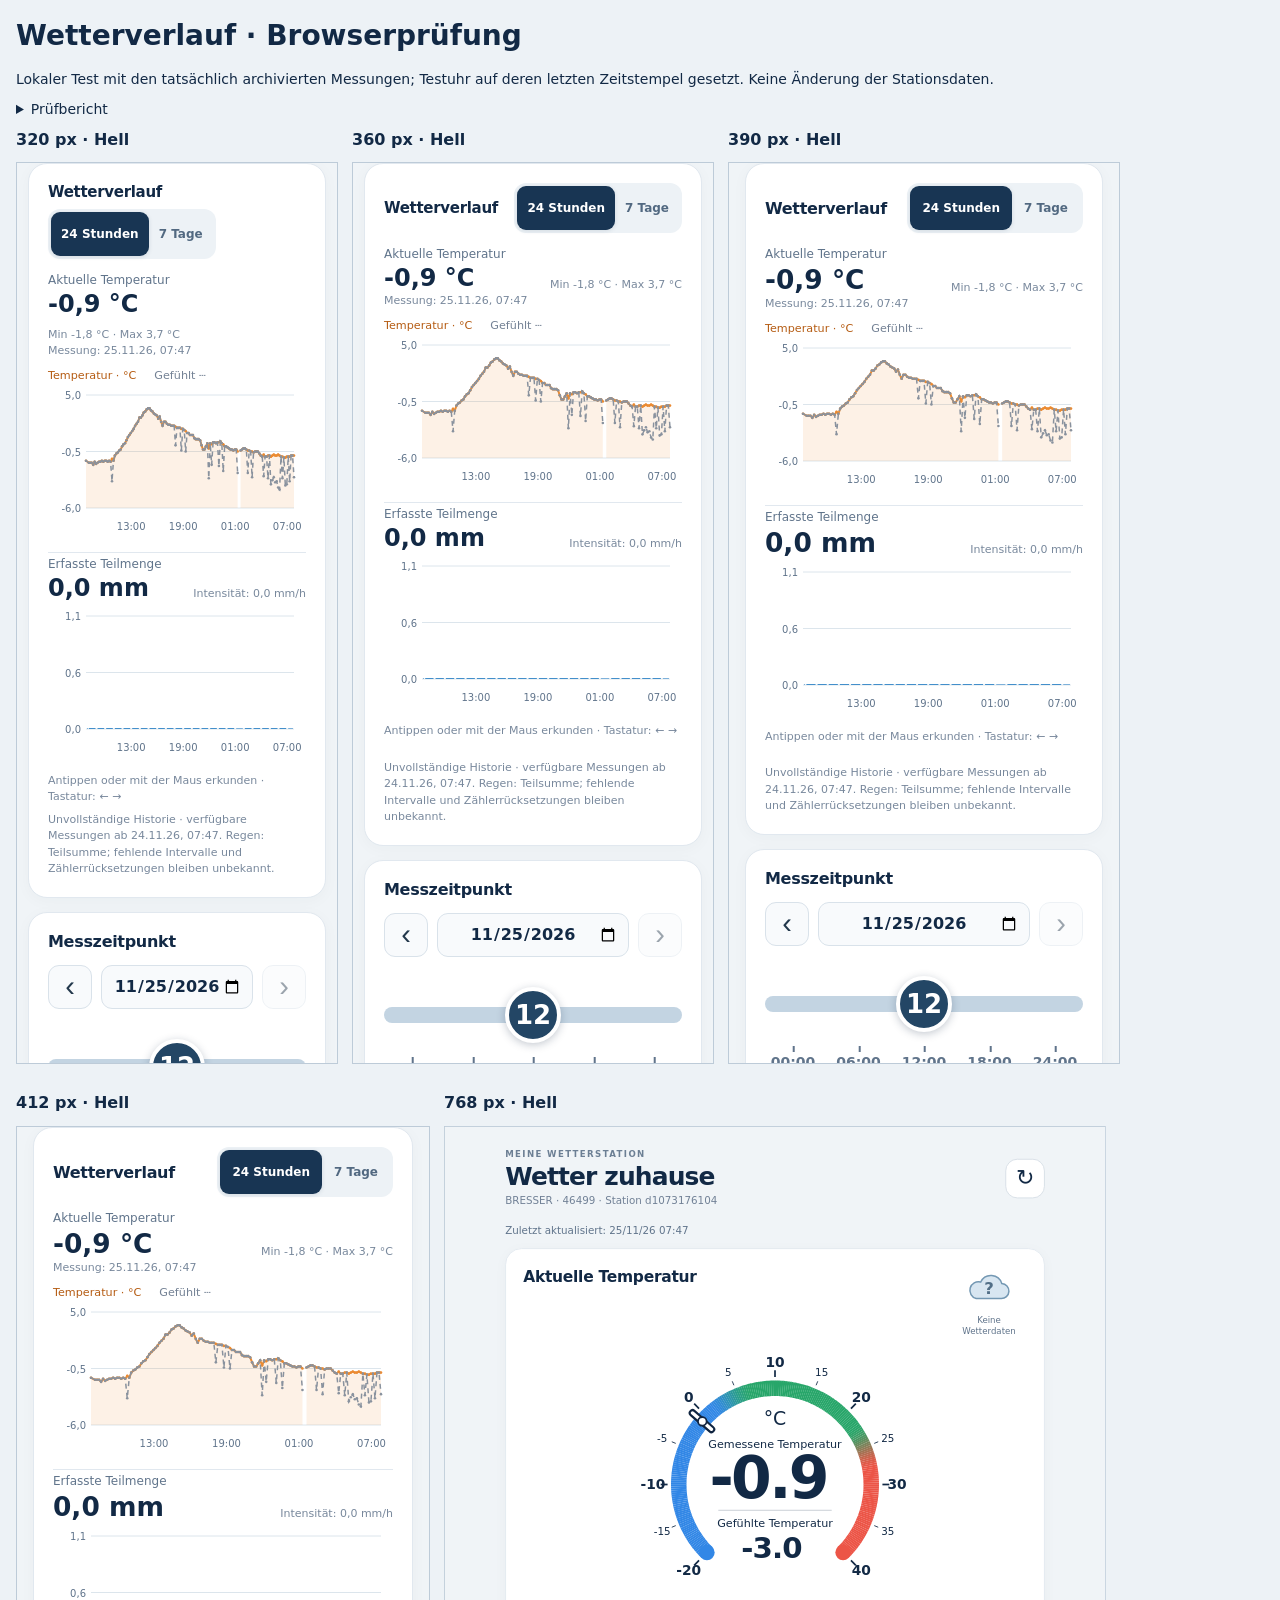
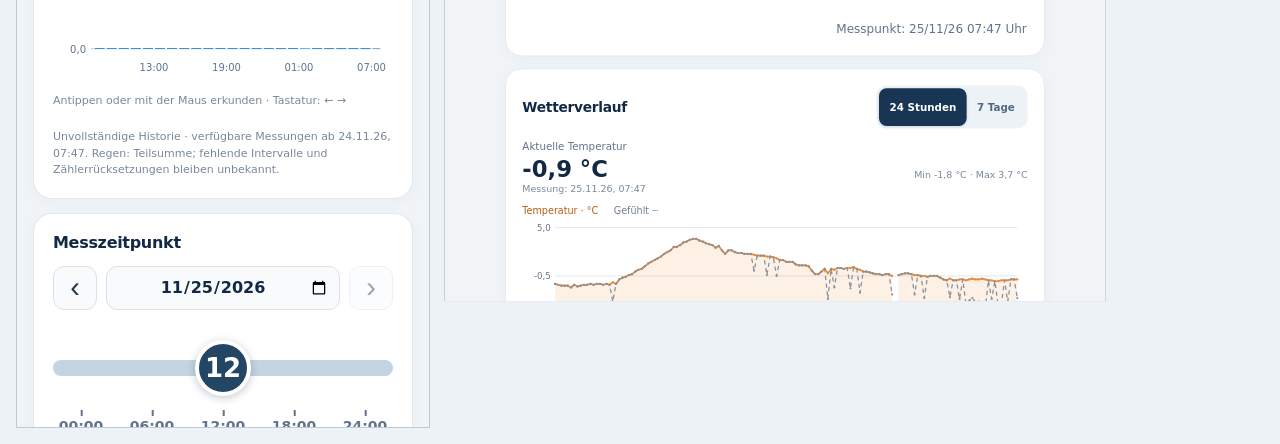
==== scripts/test-browser.html @ c153a145 "test: verify responsive charts, archive and automatic refresh (step 4)" ====
<!doctype html><html lang="de"><meta charset="utf-8"><title>Wetterverlauf Browserprüfung</title>
<style>body{font:14px system-ui;margin:16px;background:#edf2f6;color:#122945}#frames{display:flex;gap:16px;align-items:start;flex-wrap:wrap}.preview{flex:none}iframe{display:block;border:1px solid #bdcbd8;height:900px;transform-origin:top left}pre{white-space:pre-wrap}h2{font-size:16px}button{padding:12px;margin:8px}</style>
<h1>Wetterverlauf · Browserprüfung</h1><p>Lokaler Test mit den tatsächlich archivierten Messungen; Testuhr auf deren letzten Zeitstempel gesetzt. Keine Änderung der Stationsdaten.</p><details><summary>Prüfbericht</summary><pre id="result">Prüfung läuft …</pre></details><div id="frames"></div>
<script>
(async()=>{
  const base=location.origin+'/',results=[],errors=[];
  const [html,css,fixture,latest]=await Promise.all(['index.html','styles.css','data/2026-11.json','data/latest.json'].map(async path=>{const response=await fetch(base+path);return path.endsWith('.json')?response.json():response.text();}));
  const clock=Math.max(...fixture.map(row=>Date.parse(row.timestamp)));
  const frames=document.getElementById('frames');
  for(const dark of [false,true])for(const width of [320,360,390,412,768,1440]) {
    const host=document.createElement('div');host.className='preview';host.style.width=Math.min(width,660)+'px';
    const heading=document.createElement('h2');heading.textContent=width+' px · '+(dark?'Dark Mode':'Hell');host.append(heading);
    const frame=document.createElement('iframe');frame.title=heading.textContent;frame.style.width=width+'px';
    if(width>660){frame.style.transform='scale('+660/width+')';frame.style.marginBottom=-(900-900*660/width)+'px';}
    host.append(frame);frames.append(host);
    const setup=`window.qaErrors=[];addEventListener('error',event=>qaErrors.push(event.message));addEventListener('unhandledrejection',event=>qaErrors.push(String(event.reason)));const RealDate=Date;window.Date=class extends RealDate{constructor(...args){super(...(args.length?args:[${clock}]));}static now(){return ${clock};}};window.fetch=async path=>{const url=String(path);if(url.includes('data/latest.json'))return {ok:true,json:async()=>(${JSON.stringify(latest)})};if(url.includes('data/'))return {ok:true,json:async()=>url.includes('2026-11')?${JSON.stringify(fixture)}:[]};throw Error('External API intentionally disabled in offline browser test');};`;
    const loaded=new Promise(resolve=>frame.onload=resolve);
    frame.srcdoc=html.replace('<head>','<head><base href="'+base+'"><script>'+setup+'<\/script>')
      .replace(/<link rel="stylesheet"[^>]+>/,'<style>'+css.replaceAll('@media(prefers-color-scheme:dark)',dark?'@media all':'@media not all')+'</style>');
    await loaded;await new Promise(resolve=>setTimeout(resolve,150));
    const doc=frame.contentDocument,win=frame.contentWindow;
    if(!win.qaErrors){await fetch('/qa/result',{method:'POST',body:JSON.stringify({debug:doc.head.innerHTML.slice(0,6000)})});throw Error('QA setup did not execute');}
    const check=(condition,message)=>{if(!condition)errors.push(width+' '+dark+': '+message);};
    check(doc.documentElement.scrollWidth<=width,'Horizontal overflow');
    const card=doc.querySelector('.history-panel'),current=doc.querySelector('.current-temperature');
    check(card.previousElementSibling===current,'Position below last current measurement');
    check(Math.abs(card.getBoundingClientRect().width-current.getBoundingClientRect().width)<1,'Consistent card widths');
    check(doc.querySelectorAll('.history-chart svg').length===2,'Both SVG charts rendered');
    const initial=doc.querySelector('#history-extremes').textContent;
    doc.querySelector('#history-168').click();
    check(doc.querySelector('#history-168').getAttribute('aria-pressed')==='true','7-day switch');
    check(doc.querySelector('#history-rain-extra').textContent.includes('24 h'),'7-day average');
    check(doc.querySelectorAll('.history-chart svg').length===2,'Both charts after switch');
    doc.querySelector('#history-temperature-chart').dispatchEvent(new win.KeyboardEvent('keydown',{key:'Home',bubbles:true}));
    check(!doc.querySelector('#history-inspection').textContent.includes('Tastatur'),'Keyboard values');
    doc.querySelector('#history-rain-chart').dispatchEvent(new win.PointerEvent('pointerdown',{clientX:width/2,bubbles:true,pointerType:'touch'}));
    check(doc.querySelector('#history-inspection').textContent.includes('Regen'),'Touch values');
    doc.querySelector('#history-24').click();
    check(doc.querySelector('#history-extremes').textContent===initial,'24h metrics restored');
    check(win.qaErrors.length===0,'JavaScript errors: '+win.qaErrors.join('; '));
    win.scrollTo(0,card.offsetTop);
    results.push({width,dark,overflow:doc.documentElement.scrollWidth>width,charts:doc.querySelectorAll('.history-chart svg').length,errors:win.qaErrors});
  }
  const report={passed:errors.length===0,results,errors};
  document.getElementById('result').textContent=JSON.stringify(report,null,2);
  await fetch('/qa/result',{method:'POST',body:JSON.stringify(report)});
  window.scrollTo(0,0);
})().catch(error=>document.getElementById('result').textContent=String(error.stack));
</script></html>
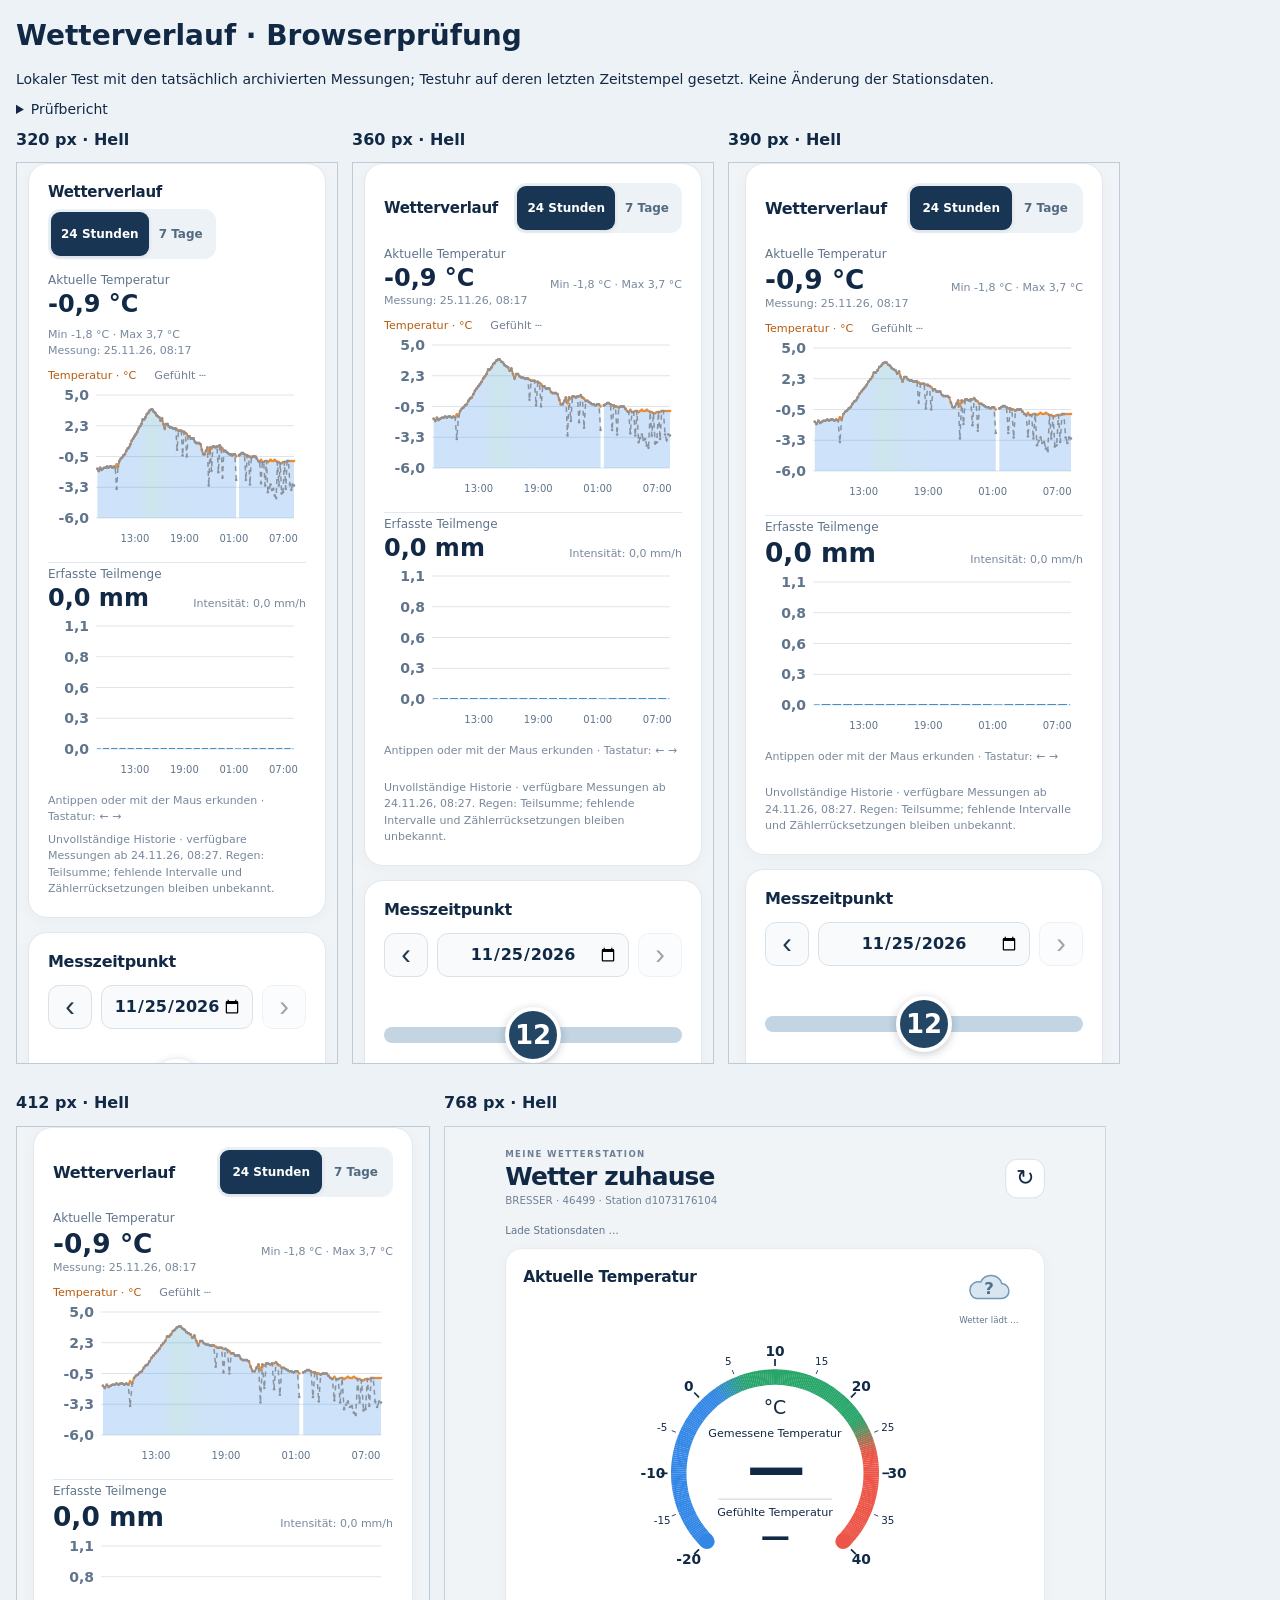
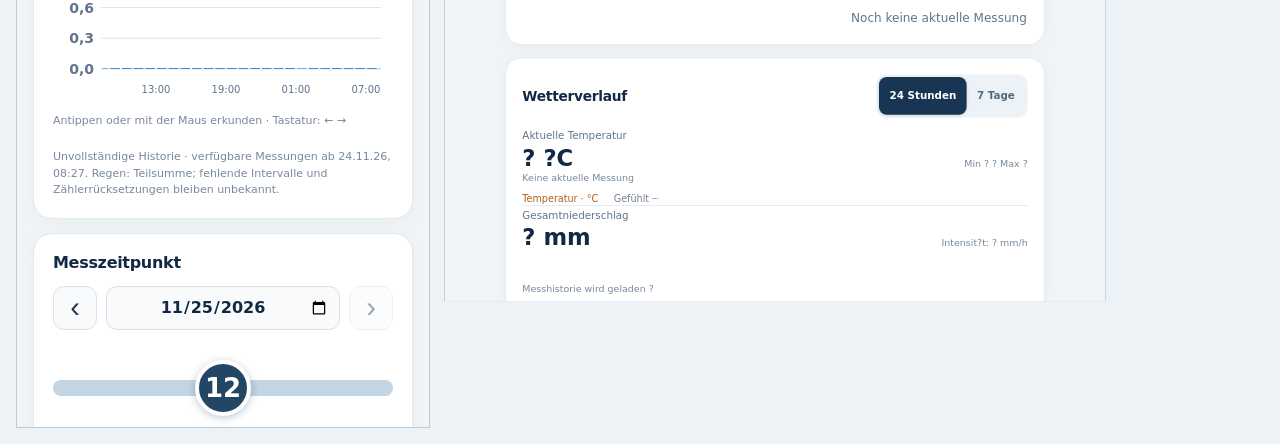
==== commit 910a3e45: "Match history area colors to Celsius gauge and enlarge Y axes" ====
--- a/scripts/test-browser.html
+++ b/scripts/test-browser.html
@@ -26,6 +26,12 @@
     check(card.previousElementSibling===current,'Position below last current measurement');
     check(Math.abs(card.getBoundingClientRect().width-current.getBoundingClientRect().width)<1,'Consistent card widths');
     check(doc.querySelectorAll('.history-chart svg').length===2,'Both SVG charts rendered');
+    for(const chart of doc.querySelectorAll('.history-chart')) {
+      const label=chart.querySelector('.history-y-label');
+      check(win.getComputedStyle(label).fontSize==='14px','Larger Y-axis labels');
+      check(chart.querySelectorAll('.history-y-label').length===5,'Five Y-axis divisions');
+      for(const tick of chart.querySelectorAll('.history-y-label'))check(tick.getBBox().x>=0,'Y-axis labels fit inside chart');
+    }
     const initial=doc.querySelector('#history-extremes').textContent;
     doc.querySelector('#history-168').click();
     check(doc.querySelector('#history-168').getAttribute('aria-pressed')==='true','7-day switch');
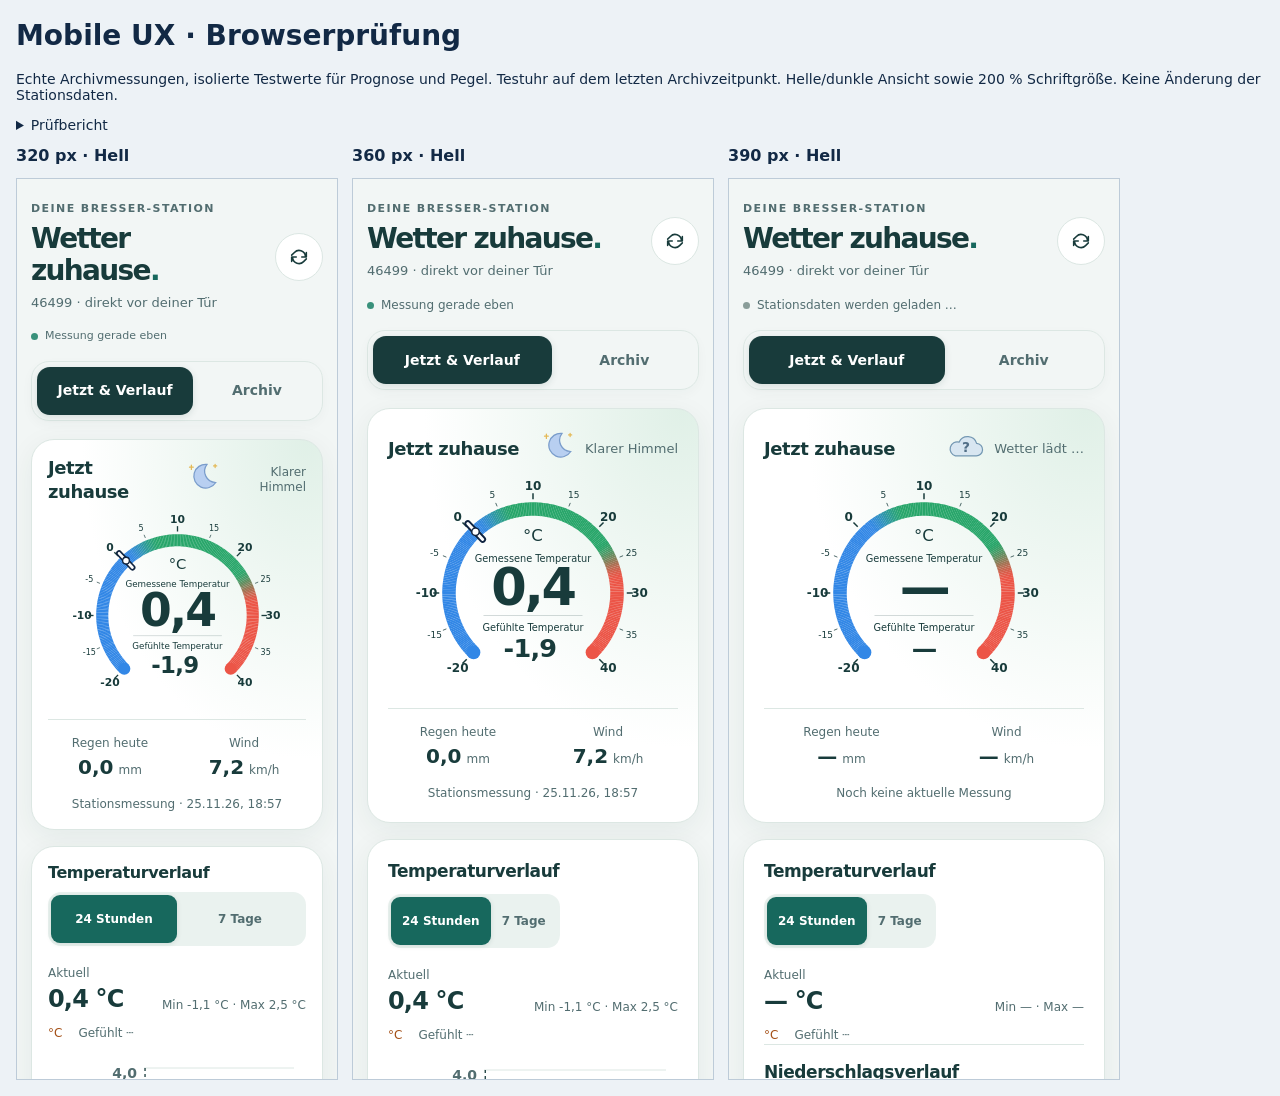
==== commit cbff799e: "Redesign mobile weather UX with separate archive and shared chart inspection" ====
--- a/scripts/test-browser.html
+++ b/scripts/test-browser.html
@@ -1,11 +1,15 @@
 <!doctype html><html lang="de"><meta charset="utf-8"><title>Wetterverlauf Browserprüfung</title>
 <style>body{font:14px system-ui;margin:16px;background:#edf2f6;color:#122945}#frames{display:flex;gap:16px;align-items:start;flex-wrap:wrap}.preview{flex:none}iframe{display:block;border:1px solid #bdcbd8;height:900px;transform-origin:top left}pre{white-space:pre-wrap}h2{font-size:16px}button{padding:12px;margin:8px}</style>
-<h1>Wetterverlauf · Browserprüfung</h1><p>Lokaler Test mit den tatsächlich archivierten Messungen; Testuhr auf deren letzten Zeitstempel gesetzt. Keine Änderung der Stationsdaten.</p><details><summary>Prüfbericht</summary><pre id="result">Prüfung läuft …</pre></details><div id="frames"></div>
+<h1>Mobile UX · Browserprüfung</h1><p>Echte Archivmessungen, isolierte Testwerte für Prognose und Pegel. Testuhr auf dem letzten Archivzeitpunkt. Helle/dunkle Ansicht sowie 200 % Schriftgröße. Keine Änderung der Stationsdaten.</p><details><summary>Prüfbericht</summary><pre id="result">Prüfung läuft …</pre></details><div id="frames"></div>
 <script>
 (async()=>{
   const base=location.origin+'/',results=[],errors=[];
-  const [html,css,fixture,latest]=await Promise.all(['index.html','styles.css','data/2026-11.json','data/latest.json'].map(async path=>{const response=await fetch(base+path);return path.endsWith('.json')?response.json():response.text();}));
+  const [html,originalCss,mobileCss,fixture,latest]=await Promise.all(['index.html','styles.css','mobile.css','data/2026-11.json','data/latest.json'].map(async path=>{const response=await fetch(base+path);return path.endsWith('.json')?response.json():response.text();}));
+  const css=originalCss+'\n'+mobileCss;
   const clock=Math.max(...fixture.map(row=>Date.parse(row.timestamp)));
+  const dates=Array.from({length:4},(_,i)=>new Date(clock+i*86400000).toISOString().slice(0,10));
+  const forecast={current:{time:clock/1000,weather_code:0,is_day:0,wind_speed_10m:8,wind_gusts_10m:15},daily:{time:dates,weather_code:[0,2,61,0],temperature_2m_min:[0,1,-2,0],temperature_2m_max:[5,6,4,7],precipitation_sum:[0,.2,3.4,0],precipitation_probability_max:[0,20,80,5],wind_gusts_10m_max:[15,20,35,18]}};
+  const river={uuid:'f33c3cc9-dc4b-4b77-baa9-5a5f10704398',km:814,water:{shortname:'RHEIN'},timeseries:[{shortname:'W',unit:'cm',currentMeasurement:{value:405,timestamp:new Date(clock).toISOString(),stateMnwMhw:'normal'}}]};
   const frames=document.getElementById('frames');
   for(const dark of [false,true])for(const width of [320,360,390,412,768,1440]) {
     const host=document.createElement('div');host.className='preview';host.style.width=Math.min(width,660)+'px';
@@ -13,12 +17,12 @@
     const frame=document.createElement('iframe');frame.title=heading.textContent;frame.style.width=width+'px';
     if(width>660){frame.style.transform='scale('+660/width+')';frame.style.marginBottom=-(900-900*660/width)+'px';}
     host.append(frame);frames.append(host);
-    const setup=`window.qaErrors=[];addEventListener('error',event=>qaErrors.push(event.message));addEventListener('unhandledrejection',event=>qaErrors.push(String(event.reason)));const RealDate=Date;window.Date=class extends RealDate{constructor(...args){super(...(args.length?args:[${clock}]));}static now(){return ${clock};}};window.fetch=async path=>{const url=String(path);if(url.includes('data/latest.json'))return {ok:true,json:async()=>(${JSON.stringify(latest)})};if(url.includes('data/'))return {ok:true,json:async()=>url.includes('2026-11')?${JSON.stringify(fixture)}:[]};throw Error('External API intentionally disabled in offline browser test');};`;
+    const setup=`window.qaErrors=[];addEventListener('error',event=>qaErrors.push(event.message));addEventListener('unhandledrejection',event=>qaErrors.push(String(event.reason)));const RealDate=Date;window.Date=class extends RealDate{constructor(...args){super(...(args.length?args:[${clock}]));}static now(){return ${clock};}};window.fetch=async path=>{const url=String(path);if(url.includes('data/latest.json'))return {ok:true,json:async()=>(${JSON.stringify(latest)})};if(url.includes('data/'))return {ok:true,json:async()=>url.includes('2026-11')?${JSON.stringify(fixture)}:[]};if(url.includes('api.open-meteo.com'))return {ok:true,json:async()=>(${JSON.stringify(forecast)})};if(url.includes('pegelonline.wsv.de'))return {ok:true,json:async()=>url.includes('measurements.json')?[]:(${JSON.stringify(river)})};throw Error('External API disabled in browser test');};`;
     const loaded=new Promise(resolve=>frame.onload=resolve);
-    frame.srcdoc=html.replace('<head>','<head><base href="'+base+'"><script>'+setup+'<\/script>')
-      .replace(/<link rel="stylesheet"[^>]+>/,'<style>'+css.replaceAll('@media(prefers-color-scheme:dark)',dark?'@media all':'@media not all')+'</style>');
+    frame.srcdoc=html.replace(/<link rel="stylesheet"[^>]+>/g,'').replace('<head>','<head><base href="'+base+'"><script>'+setup+'<\/script><style>'+css.replaceAll('@media(prefers-color-scheme:dark)',dark?'@media all':'@media not all')+'</style>');
     await loaded;await new Promise(resolve=>setTimeout(resolve,150));
     const doc=frame.contentDocument,win=frame.contentWindow;
+    doc.documentElement.style.colorScheme=dark?'dark':'light';
     if(!win.qaErrors){await fetch('/qa/result',{method:'POST',body:JSON.stringify({debug:doc.head.innerHTML.slice(0,6000)})});throw Error('QA setup did not execute');}
     const check=(condition,message)=>{if(!condition)errors.push(width+' '+dark+': '+message);};
     check(doc.documentElement.scrollWidth<=width,'Horizontal overflow');
@@ -38,14 +42,29 @@
     check(doc.querySelector('#history-rain-extra').textContent.includes('24 h'),'7-day average');
     check(doc.querySelectorAll('.history-chart svg').length===2,'Both charts after switch');
     doc.querySelector('#history-temperature-chart').dispatchEvent(new win.KeyboardEvent('keydown',{key:'Home',bubbles:true}));
-    check(!doc.querySelector('#history-inspection').textContent.includes('Tastatur'),'Keyboard values');
+    check(doc.querySelector('#history-inspection').textContent.includes('Regen:'),'Keyboard values');
     doc.querySelector('#history-rain-chart').dispatchEvent(new win.PointerEvent('pointerdown',{clientX:width/2,bubbles:true,pointerType:'touch'}));
     check(doc.querySelector('#history-inspection').textContent.includes('Regen'),'Touch values');
+    check(doc.querySelector('#history-temperature-cursor').getAttribute('transform')===doc.querySelector('#history-rain-cursor').getAttribute('transform'),'Synchronized markers');
     doc.querySelector('#history-24').click();
     check(doc.querySelector('#history-extremes').textContent===initial,'24h metrics restored');
+    check(doc.querySelectorAll('.forecast-day').length===3,'Three forecast day cards');
+    const rainBefore=doc.getElementById('rainmonth').textContent,windBefore=doc.getElementById('wind').textContent;
+    doc.getElementById('nav-archive').click();
+    check(doc.getElementById('view-today').hidden && !doc.getElementById('view-archive').hidden,'Separate archive view');
+    const slider=doc.getElementById('hour');slider.value='18';slider.dispatchEvent(new win.Event('input',{bubbles:true}));slider.dispatchEvent(new win.Event('change',{bubbles:true}));
+    check(doc.getElementById('hour-value').textContent==='18','Direct hour input');
+    check(doc.getElementById('rainmonth').textContent===rainBefore && doc.getElementById('wind').textContent===windBefore,'Current weather stays independent of archive');
+    check(doc.documentElement.scrollWidth<=width,'Archive horizontal overflow');
+    doc.documentElement.style.fontSize='200%';await new Promise(resolve=>setTimeout(resolve,100));
+    check(doc.documentElement.scrollWidth<=width,'Archive overflow with large text');
+    doc.getElementById('nav-today').click();doc.getElementById('more-details').open=true;doc.getElementById('update-banner').hidden=false;
+    await new Promise(resolve=>setTimeout(resolve,100));
+    check(doc.documentElement.scrollWidth<=width,'Today overflow with large text and expanded details');
+    doc.documentElement.style.fontSize='';doc.getElementById('more-details').open=false;doc.getElementById('update-banner').hidden=true;
     check(win.qaErrors.length===0,'JavaScript errors: '+win.qaErrors.join('; '));
-    win.scrollTo(0,card.offsetTop);
-    results.push({width,dark,overflow:doc.documentElement.scrollWidth>width,charts:doc.querySelectorAll('.history-chart svg').length,errors:win.qaErrors});
+    win.scrollTo(0,0);
+    results.push({width,dark,overflow:doc.documentElement.scrollWidth>width,charts:doc.querySelectorAll('.history-chart svg').length,largeTextChecked:true,errors:win.qaErrors});
   }
   const report={passed:errors.length===0,results,errors};
   document.getElementById('result').textContent=JSON.stringify(report,null,2);
